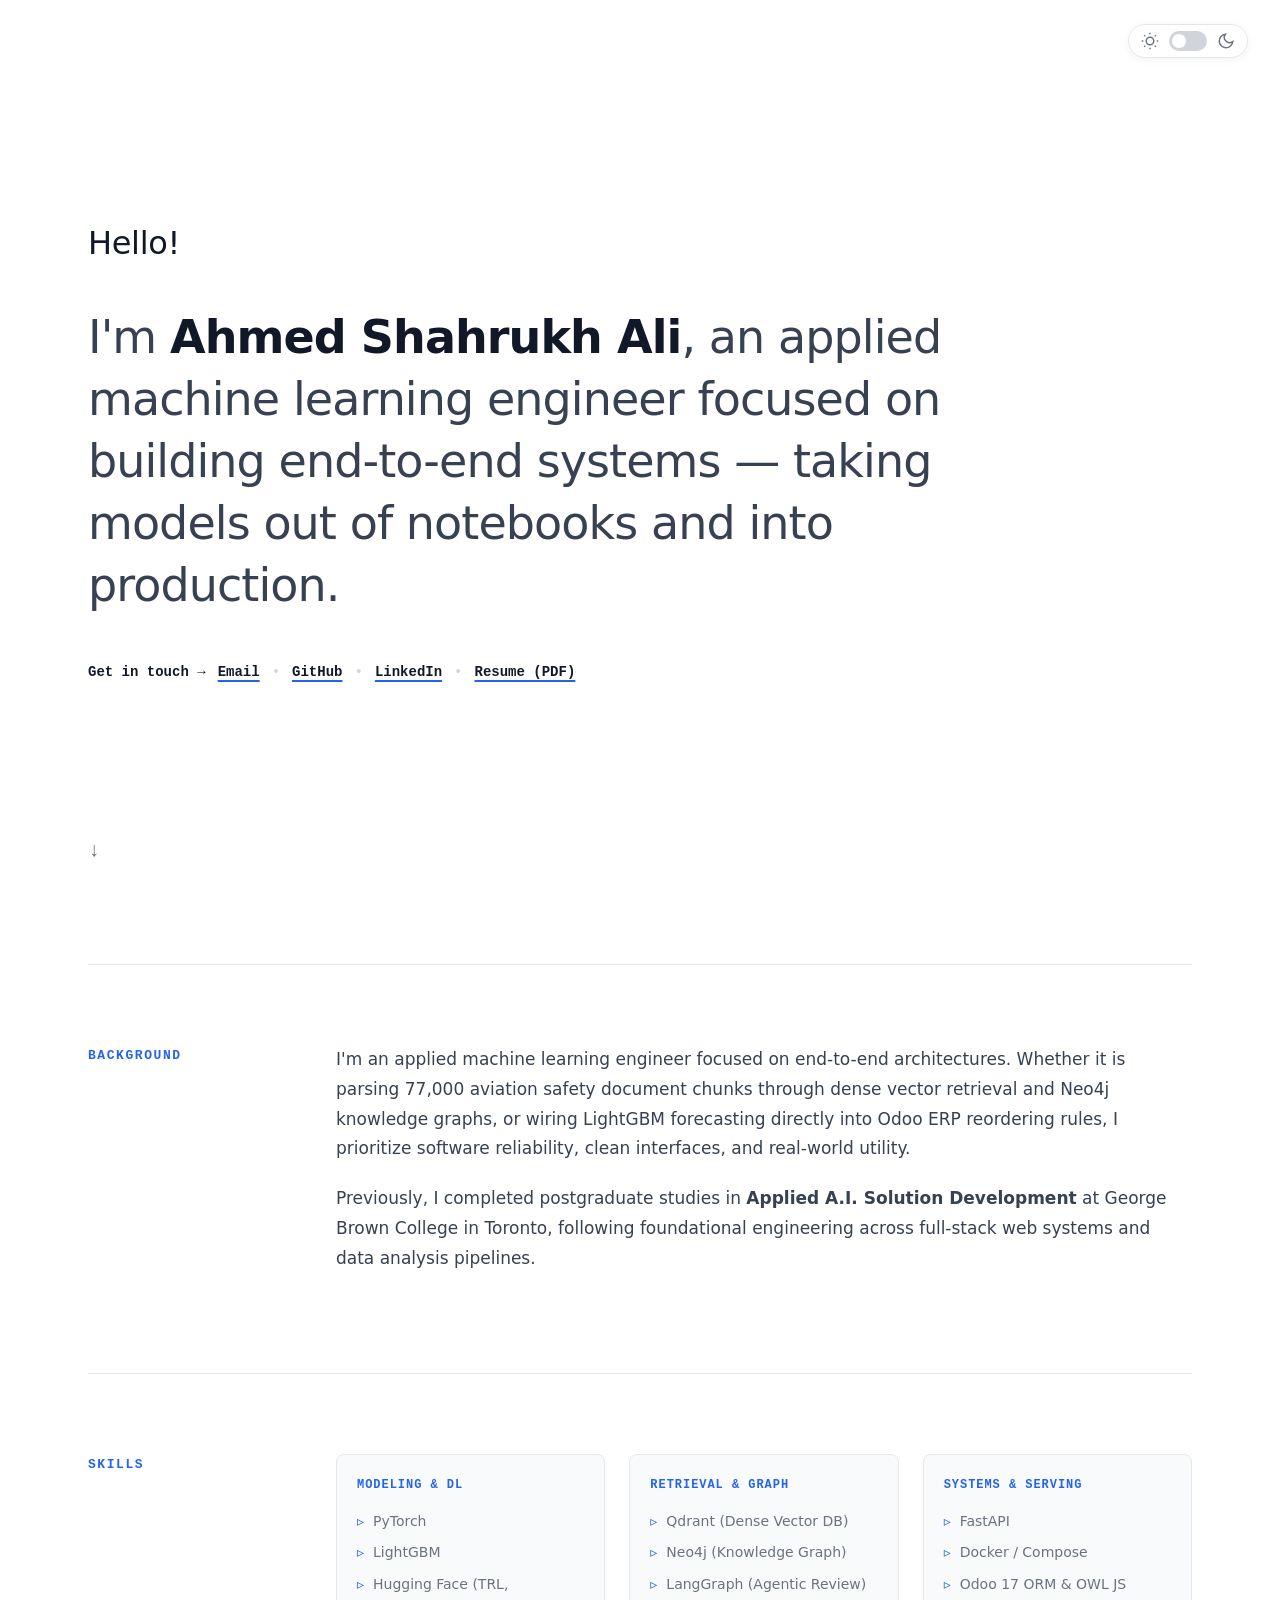
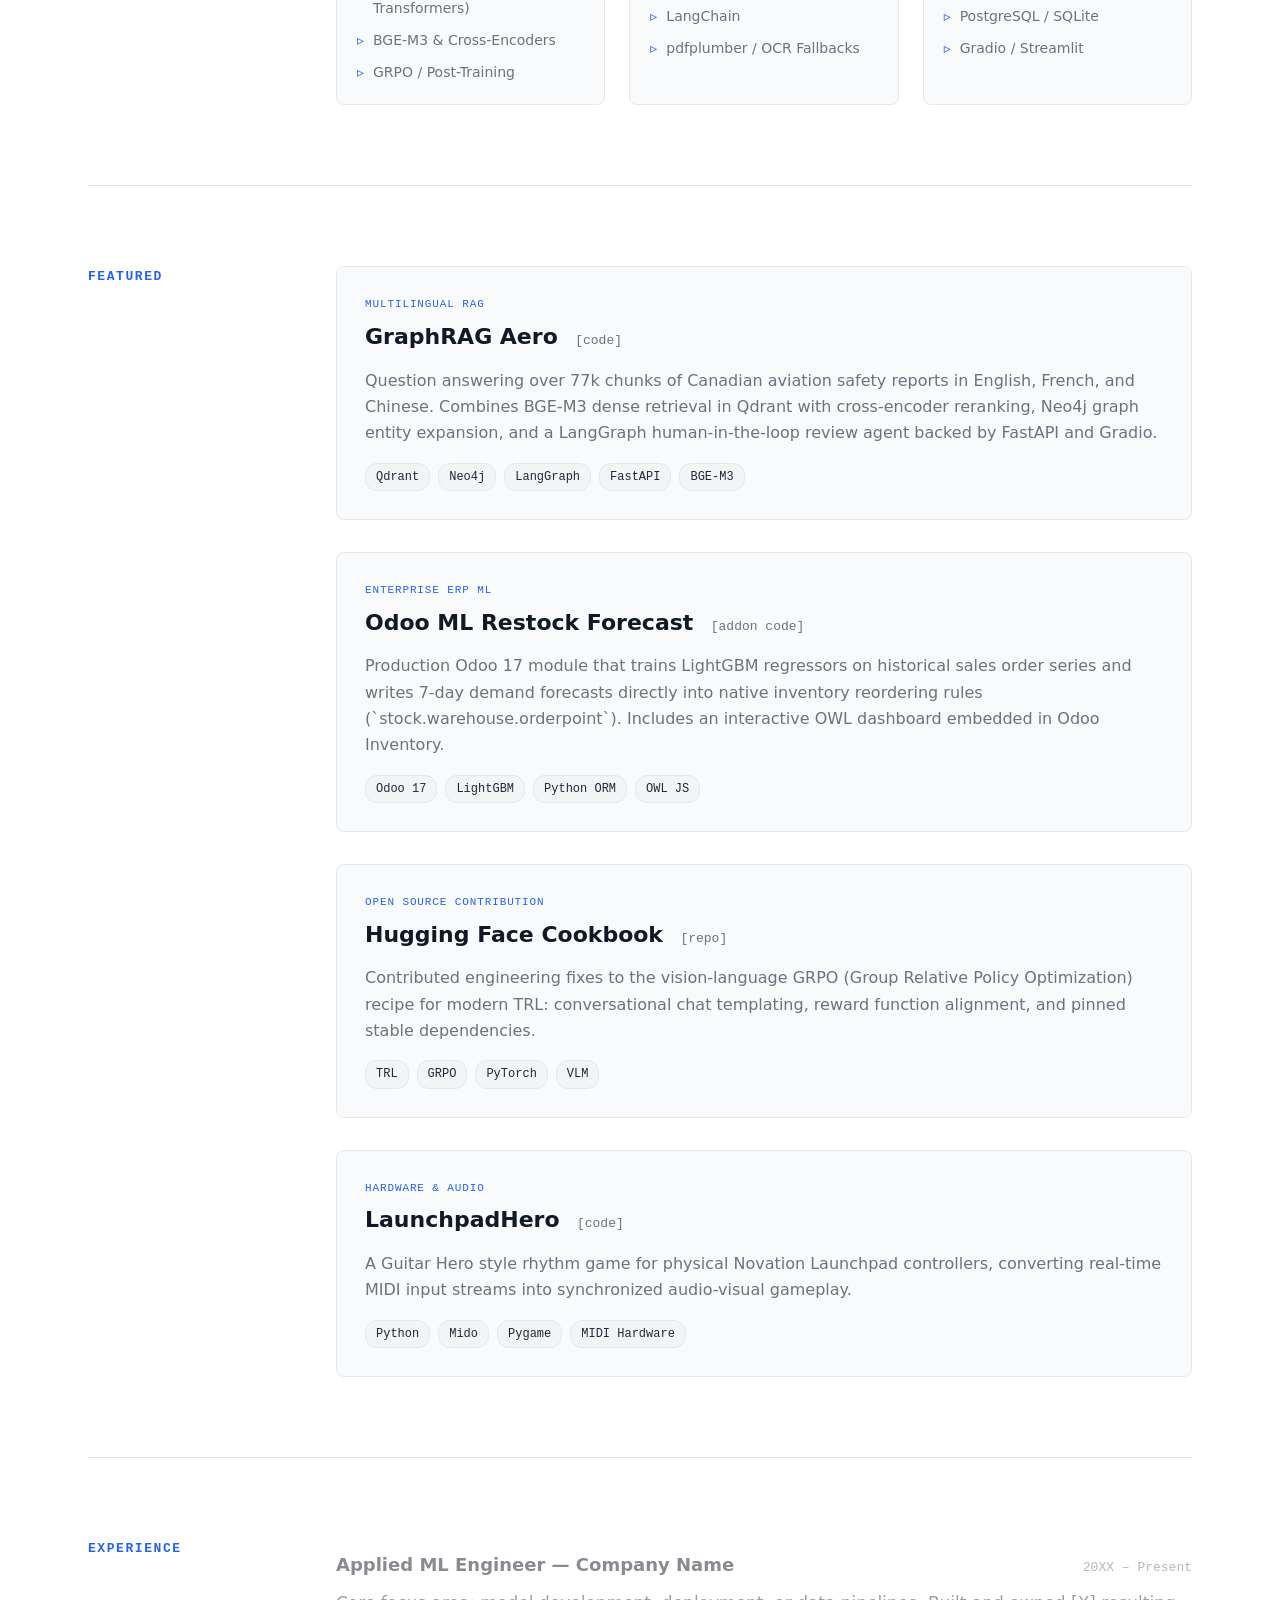
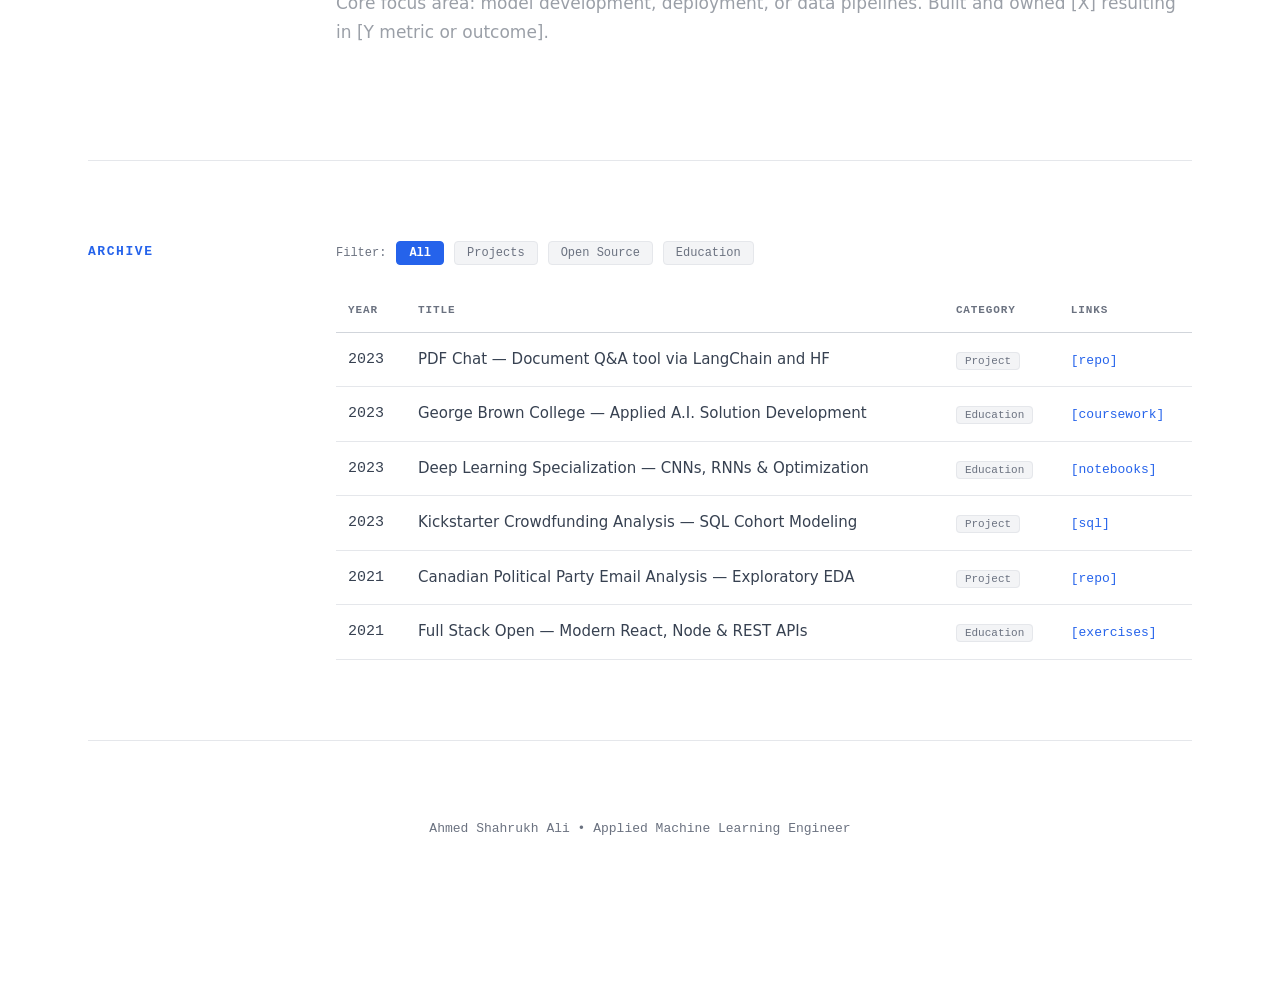
==== index.html @ 845b9bb7 "Initial commit: portfolio website and profile README" ====
﻿<!DOCTYPE html>
<html lang="en">
<head>
  <meta charset="utf-8">
  <meta name="viewport" content="width=device-width, initial-scale=1">
  <title>Ahmed Shahrukh Ali &mdash; Applied ML Engineer</title>
  <meta name="description" content="Applied machine learning engineer building end-to-end systems.">
  <link rel="icon" href="data:image/svg+xml,%3Csvg xmlns='http://www.w3.org/2000/svg' viewBox='0 0 32 32'%3E%3Crect width='32' height='32' rx='6' fill='%23222'/%3E%3Ctext x='16' y='23' font-family='Georgia,serif' font-size='20' text-anchor='middle' fill='%23fff'%3EA%3C/text%3E%3C/svg%3E">
  <link rel="stylesheet" href="style.css">
</head>
<body>

  <!-- Top-Right Dark / Light Mode Toggle Switch (bchiang7.github.io style) -->
  <aside class="theme-switch-wrapper" aria-label="Theme toggle">
    <svg class="theme-icon sun" viewBox="0 0 24 24" width="18" height="18" stroke="currentColor" stroke-width="2" fill="none">
      <circle cx="12" cy="12" r="5"></circle>
      <line x1="12" y1="1" x2="12" y2="3"></line>
      <line x1="12" y1="21" x2="12" y2="23"></line>
      <line x1="4.22" y1="4.22" x2="5.64" y2="5.64"></line>
      <line x1="18.36" y1="18.36" x2="19.78" y2="19.78"></line>
      <line x1="1" y1="12" x2="3" y2="12"></line>
      <line x1="21" y1="12" x2="23" y2="12"></line>
      <line x1="4.22" y1="19.78" x2="5.64" y2="18.36"></line>
      <line x1="18.36" y1="5.64" x2="19.78" y2="4.22"></line>
    </svg>
    <label class="switch" for="theme-toggle" aria-label="Toggle dark mode">
      <input type="checkbox" id="theme-toggle" />
      <span class="slider"></span>
    </label>
    <svg class="theme-icon moon" viewBox="0 0 24 24" width="18" height="18" stroke="currentColor" stroke-width="2" fill="none">
      <path d="M21 12.79A9 9 0 1 1 11.21 3 7 7 0 0 0 21 12.79z"></path>
    </svg>
  </aside>

  <div class="site-wrapper">

    <!-- 100vh Full Splash Hero Screen (Nothing else visible until you scroll) -->
    <header class="intro-splash" id="intro">
      <div class="intro-splash__inner">
        <h1 class="intro__hello">Hello!</h1>

        <h2 class="intro__tagline">
          I'm <span class="name">Ahmed Shahrukh Ali</span>, an applied machine learning engineer focused on building end-to-end systems &mdash; taking models out of notebooks and into production.
        </h2>

        <div class="intro__contact">
          <span class="contact-prompt">Get in touch &rarr;</span>
          <a href="mailto:TODO@example.com" class="highlight-link">Email</a>
          <span class="dot">&bull;</span>
          <a href="https://github.com/ahmedshahrukhali" class="highlight-link">GitHub</a>
          <span class="dot">&bull;</span>
          <a href="https://www.linkedin.com/in/TODO" class="highlight-link">LinkedIn</a>
          <span class="dot">&bull;</span>
          <a href="resume.pdf" class="highlight-link">Resume (PDF)</a>
        </div>
      </div>

      <!-- Subtle scroll indicator -->
      <a href="#background" class="scroll-down" aria-label="Scroll to content">
        <span>&darr;</span>
      </a>
    </header>

    <!-- Main Content Flow (Appears only on scroll) -->
    <main class="content-flow">

      <!-- Section 1: Background -->
      <section class="section" id="background">
        <div class="section__title">Background</div>
        <div class="section__content">
          <p>
            I'm an applied machine learning engineer focused on end-to-end architectures. Whether it is parsing 77,000 aviation safety document chunks through dense vector retrieval and Neo4j knowledge graphs, or wiring LightGBM forecasting directly into Odoo ERP reordering rules, I prioritize software reliability, clean interfaces, and real-world utility.
          </p>
          <p>
            Previously, I completed postgraduate studies in <strong>Applied A.I. Solution Development</strong> at George Brown College in Toronto, following foundational engineering across full-stack web systems and data analysis pipelines.
          </p>
        </div>
      </section>

      <!-- Section 2: Skills (3-Column Categorized Grid) -->
      <section class="section" id="skills">
        <div class="section__title">Skills</div>
        <div class="section__content">
          <div class="skill-grid">
            <div class="skill-col">
              <h3 class="skill-heading">Modeling &amp; DL</h3>
              <ul>
                <li>PyTorch</li>
                <li>LightGBM</li>
                <li>Hugging Face (TRL, Transformers)</li>
                <li>BGE-M3 &amp; Cross-Encoders</li>
                <li>GRPO / Post-Training</li>
              </ul>
            </div>
            <div class="skill-col">
              <h3 class="skill-heading">Retrieval &amp; Graph</h3>
              <ul>
                <li>Qdrant (Dense Vector DB)</li>
                <li>Neo4j (Knowledge Graph)</li>
                <li>LangGraph (Agentic Review)</li>
                <li>LangChain</li>
                <li>pdfplumber / OCR Fallbacks</li>
              </ul>
            </div>
            <div class="skill-col">
              <h3 class="skill-heading">Systems &amp; Serving</h3>
              <ul>
                <li>FastAPI</li>
                <li>Docker / Compose</li>
                <li>Odoo 17 ORM &amp; OWL JS</li>
                <li>PostgreSQL / SQLite</li>
                <li>Gradio / Streamlit</li>
              </ul>
            </div>
          </div>
        </div>
      </section>

      <!-- Section 3: Featured Projects -->
      <section class="section" id="featured">
        <div class="section__title">Featured</div>
        <div class="section__content">
          <div class="featured-list">

            <article class="featured-card">
              <div class="featured-header">
                <span class="featured-label">Multilingual RAG</span>
                <h3 class="featured-title"><a href="https://github.com/ahmedshahrukhali/graphrag-aero">GraphRAG Aero</a></h3>
                <div class="featured-links">
                  <a href="https://github.com/ahmedshahrukhali/graphrag-aero">[code]</a>
                </div>
              </div>
              <p>
                Question answering over 77k chunks of Canadian aviation safety reports in English, French, and Chinese. Combines BGE-M3 dense retrieval in Qdrant with cross-encoder reranking, Neo4j graph entity expansion, and a LangGraph human-in-the-loop review agent backed by FastAPI and Gradio.
              </p>
              <ul class="tag-list">
                <li>Qdrant</li>
                <li>Neo4j</li>
                <li>LangGraph</li>
                <li>FastAPI</li>
                <li>BGE-M3</li>
              </ul>
            </article>

            <article class="featured-card">
              <div class="featured-header">
                <span class="featured-label">Enterprise ERP ML</span>
                <h3 class="featured-title"><a href="https://github.com/ahmedshahrukhali/odoo-ml-forecast">Odoo ML Restock Forecast</a></h3>
                <div class="featured-links">
                  <a href="https://github.com/ahmedshahrukhali/odoo-ml-forecast">[addon code]</a>
                </div>
              </div>
              <p>
                Production Odoo 17 module that trains LightGBM regressors on historical sales order series and writes 7-day demand forecasts directly into native inventory reordering rules (`stock.warehouse.orderpoint`). Includes an interactive OWL dashboard embedded in Odoo Inventory.
              </p>
              <ul class="tag-list">
                <li>Odoo 17</li>
                <li>LightGBM</li>
                <li>Python ORM</li>
                <li>OWL JS</li>
              </ul>
            </article>

            <article class="featured-card">
              <div class="featured-header">
                <span class="featured-label">Open Source Contribution</span>
                <h3 class="featured-title"><a href="https://github.com/huggingface/cookbook">Hugging Face Cookbook</a></h3>
                <div class="featured-links">
                  <a href="https://github.com/huggingface/cookbook">[repo]</a>
                </div>
              </div>
              <p>
                Contributed engineering fixes to the vision-language GRPO (Group Relative Policy Optimization) recipe for modern TRL: conversational chat templating, reward function alignment, and pinned stable dependencies.
              </p>
              <ul class="tag-list">
                <li>TRL</li>
                <li>GRPO</li>
                <li>PyTorch</li>
                <li>VLM</li>
              </ul>
            </article>

            <article class="featured-card">
              <div class="featured-header">
                <span class="featured-label">Hardware &amp; Audio</span>
                <h3 class="featured-title"><a href="https://github.com/ahmedshahrukhali/LaunchpadHero">LaunchpadHero</a></h3>
                <div class="featured-links">
                  <a href="https://github.com/ahmedshahrukhali/LaunchpadHero">[code]</a>
                </div>
              </div>
              <p>
                A Guitar Hero style rhythm game for physical Novation Launchpad controllers, converting real-time MIDI input streams into synchronized audio-visual gameplay.
              </p>
              <ul class="tag-list">
                <li>Python</li>
                <li>Mido</li>
                <li>Pygame</li>
                <li>MIDI Hardware</li>
              </ul>
            </article>

          </div>
        </div>
      </section>

      <!-- Section 4: Experience -->
      <section class="section" id="experience">
        <div class="section__title">Experience</div>
        <div class="section__content">
          <div class="job-item todo">
            <div class="job-meta">
              <h3 class="job-role">Applied ML Engineer &mdash; Company Name</h3>
              <span class="job-date">20XX &ndash; Present</span>
            </div>
            <p class="job-desc">
              Core focus area: model development, deployment, or data pipelines. Built and owned [X] resulting in [Y metric or outcome].
            </p>
          </div>
        </div>
      </section>

      <!-- Section 5: Archive (with Filter Controls) -->
      <section class="section" id="archive">
        <div class="section__title">Archive</div>
        <div class="section__content">

          <div class="filter-bar">
            <span class="filter-label">Filter:</span>
            <button class="filter-btn active" data-filter="all">All</button>
            <button class="filter-btn" data-filter="project">Projects</button>
            <button class="filter-btn" data-filter="open source">Open Source</button>
            <button class="filter-btn" data-filter="education">Education</button>
          </div>

          <table class="archive-table">
            <thead>
              <tr>
                <th>Year</th>
                <th>Title</th>
                <th>Category</th>
                <th>Links</th>
              </tr>
            </thead>
            <tbody id="archive-body">
              <tr data-tag="project">
                <td class="archive-year">2023</td>
                <td class="archive-title">PDF Chat &mdash; Document Q&amp;A tool via LangChain and HF</td>
                <td><span class="badge">Project</span></td>
                <td class="archive-links"><a href="https://github.com/ahmedshahrukhali/PDFChatGradio">[repo]</a></td>
              </tr>
              <tr data-tag="education">
                <td class="archive-year">2023</td>
                <td class="archive-title">George Brown College &mdash; Applied A.I. Solution Development</td>
                <td><span class="badge">Education</span></td>
                <td class="archive-links"><a href="https://github.com/ahmedshahrukhali/MLatGB">[coursework]</a></td>
              </tr>
              <tr data-tag="education">
                <td class="archive-year">2023</td>
                <td class="archive-title">Deep Learning Specialization &mdash; CNNs, RNNs &amp; Optimization</td>
                <td><span class="badge">Education</span></td>
                <td class="archive-links"><a href="https://github.com/ahmedshahrukhali/AcademicProjects">[notebooks]</a></td>
              </tr>
              <tr data-tag="project">
                <td class="archive-year">2023</td>
                <td class="archive-title">Kickstarter Crowdfunding Analysis &mdash; SQL Cohort Modeling</td>
                <td><span class="badge">Project</span></td>
                <td class="archive-links"><a href="https://github.com/ahmedshahrukhali/KickstarterSQL">[sql]</a></td>
              </tr>
              <tr data-tag="project">
                <td class="archive-year">2021</td>
                <td class="archive-title">Canadian Political Party Email Analysis &mdash; Exploratory EDA</td>
                <td><span class="badge">Project</span></td>
                <td class="archive-links"><a href="https://github.com/ahmedshahrukhali/sedna-exercise">[repo]</a></td>
              </tr>
              <tr data-tag="education">
                <td class="archive-year">2021</td>
                <td class="archive-title">Full Stack Open &mdash; Modern React, Node &amp; REST APIs</td>
                <td><span class="badge">Education</span></td>
                <td class="archive-links"><a href="https://github.com/ahmedshahrukhali/fullstackopen">[exercises]</a></td>
              </tr>
            </tbody>
          </table>

        </div>
      </section>

      <!-- Footer -->
      <footer class="footer">
        <p>Ahmed Shahrukh Ali &bull; Applied Machine Learning Engineer</p>
      </footer>

    </main>

  </div>

  <script>
    // Theme toggle (Defaults to Light mode matching bchiang7 screenshot, can toggle to Dark mode)
    const toggle = document.getElementById('theme-toggle');
    const storedTheme = localStorage.getItem('theme');

    if (storedTheme === 'dark') {
      document.documentElement.classList.add('dark');
      toggle.checked = true;
    } else {
      document.documentElement.classList.remove('dark');
      toggle.checked = false;
    }

    toggle.addEventListener('change', () => {
      if (toggle.checked) {
        document.documentElement.classList.add('dark');
        localStorage.setItem('theme', 'dark');
      } else {
        document.documentElement.classList.remove('dark');
        localStorage.setItem('theme', 'light');
      }
    });

    // Archive category filtering
    const filterBtns = document.querySelectorAll('.filter-btn');
    const tableRows = document.querySelectorAll('#archive-body tr');

    filterBtns.forEach(btn => {
      btn.addEventListener('click', () => {
        filterBtns.forEach(b => b.classList.remove('active'));
        btn.classList.add('active');

        const filterVal = btn.getAttribute('data-filter');
        tableRows.forEach(row => {
          const tag = row.getAttribute('data-tag');
          if (filterVal === 'all' || tag === filterVal) {
            row.style.display = '';
          } else {
            row.style.display = 'none';
          }
        });
      });
    });
  </script>
</body>
</html>
---- style.css ----
/* ==========================================================================
   Base Theme Variables (Default Light Mode matching bchiang7 screenshot)
   ========================================================================== */
:root {
  --bg: #ffffff;
  --fg: #374151;
  --heading: #111827;
  --muted: #6b7280;
  --card-bg: #f9fafb;
  --card-hover: #f3f4f6;
  --border: #e5e7eb;
  --border-strong: #d1d5db;
  --accent: #2563eb;
  --accent-hover: #1d4ed8;
  --tag-bg: #f3f4f6;
  --tag-fg: #1f2937;
  --tag-border: #e5e7eb;
  --highlight-underline: #2563eb;
  --font-sans: system-ui, -apple-system, BlinkMacSystemFont, "Segoe UI", Roboto, Helvetica, Arial, sans-serif;
  --font-mono: ui-monospace, SFMono-Regular, "SF Mono", Menlo, Consolas, "Liberation Mono", monospace;
}

/* Optional Dark Mode (via html.dark toggle) */
html.dark {
  --bg: #0a1120;
  --fg: #cbd5e1;
  --heading: #f8fafc;
  --muted: #8492a6;
  --card-bg: #111c30;
  --card-hover: #16243d;
  --border: #1e2e4a;
  --border-strong: #2d4369;
  --accent: #38bdf8;
  --accent-hover: #7dd3fc;
  --tag-bg: #16243d;
  --tag-fg: #7dd3fc;
  --tag-border: #22375a;
  --highlight-underline: #38bdf8;
}

* { box-sizing: border-box; }
html { -webkit-text-size-adjust: 100%; scroll-behavior: smooth; }

body {
  margin: 0;
  background: var(--bg);
  color: var(--fg);
  font-family: var(--font-sans);
  font-size: 17px;
  line-height: 1.7;
  transition: background-color 0.2s ease, color 0.2s ease;
}

/* ==========================================================================
   Top-Right Fixed Theme Switcher (bchiang7.github.io style)
   ========================================================================== */
.theme-switch-wrapper {
  position: fixed;
  top: 24px;
  right: 32px;
  z-index: 1000;
  display: flex;
  align-items: center;
  gap: 10px;
  background: var(--bg);
  padding: 6px 12px;
  border-radius: 999px;
  border: 1px solid var(--border);
  box-shadow: 0 2px 8px rgba(0, 0, 0, 0.05);
}

.theme-icon {
  color: var(--muted);
  display: block;
}

.switch {
  position: relative;
  display: inline-block;
  width: 38px;
  height: 20px;
}

.switch input {
  opacity: 0;
  width: 0;
  height: 0;
}

.slider {
  position: absolute;
  cursor: pointer;
  top: 0;
  left: 0;
  right: 0;
  bottom: 0;
  background-color: var(--border-strong);
  transition: 0.2s;
  border-radius: 20px;
}

.slider:before {
  position: absolute;
  content: "";
  height: 14px;
  width: 14px;
  left: 3px;
  bottom: 3px;
  background-color: white;
  transition: 0.2s;
  border-radius: 50%;
}

input:checked + .slider {
  background-color: var(--accent);
}

input:checked + .slider:before {
  transform: translateX(18px);
}

/* ==========================================================================
   Full 100vh Splash Screen (bchiang7.github.io initial viewport)
   ========================================================================== */
.site-wrapper {
  width: 100%;
}

.intro-splash {
  height: 100vh;
  min-height: 600px;
  width: 100%;
  max-width: 1200px;
  margin: 0 auto;
  padding: 0 48px;
  display: flex;
  flex-direction: column;
  justify-content: center;
  position: relative;
}

.intro-splash__inner {
  display: flex;
  flex-direction: column;
  gap: 36px;
  max-width: 1000px;
}

.intro__hello {
  margin: 0;
  font-size: clamp(24px, 3vw, 32px);
  font-weight: 500;
  color: var(--heading);
  letter-spacing: -0.01em;
}

.intro__tagline {
  margin: 0;
  font-size: clamp(28px, 4vw, 46px);
  font-weight: 400;
  color: var(--fg);
  line-height: 1.35;
  letter-spacing: -0.02em;
}

.intro__tagline .name {
  font-weight: 700;
  color: var(--heading);
}

.intro__contact {
  font-family: var(--font-mono);
  font-size: 14px;
  display: flex;
  flex-wrap: wrap;
  align-items: center;
  gap: 12px;
  color: var(--muted);
  margin-top: 8px;
}

.contact-prompt {
  font-weight: 600;
  color: var(--heading);
}

.highlight-link {
  color: var(--heading);
  font-weight: 600;
  text-decoration: underline;
  text-decoration-thickness: 2px;
  text-underline-offset: 4px;
  text-decoration-color: var(--highlight-underline);
  transition: color 0.15s ease;
}
.highlight-link:hover {
  color: var(--accent);
}

.dot { color: var(--border-strong); }

.scroll-down {
  position: absolute;
  bottom: 32px;
  left: 48px;
  font-family: var(--font-mono);
  font-size: 20px;
  color: var(--muted);
  text-decoration: none;
  animation: bounce 2s infinite;
}
.scroll-down:hover { color: var(--accent); }

@keyframes bounce {
  0%, 20%, 50%, 80%, 100% { transform: translateY(0); }
  40% { transform: translateY(8px); }
  60% { transform: translateY(4px); }
}

/* ==========================================================================
   Full-Width Content Flow (Appears only on scroll)
   ========================================================================== */
.content-flow {
  max-width: 1200px;
  margin: 0 auto;
  padding: 64px 48px 120px;
}

/* Asymmetric 2-Column Section Layout */
.section {
  display: grid;
  grid-template-columns: 200px 1fr;
  gap: 48px;
  padding: 80px 0;
  border-top: 1px solid var(--border);
}

.section__title {
  font-family: var(--font-mono);
  font-size: 13px;
  font-weight: 700;
  letter-spacing: 0.12em;
  text-transform: uppercase;
  color: var(--accent);
  position: sticky;
  top: 48px;
  height: max-content;
}

.section__content {
  min-width: 0;
  max-width: 860px;
}

.section__content p {
  margin: 0 0 20px;
  font-size: 17px;
  line-height: 1.75;
  color: var(--fg);
}

/* ==========================================================================
   Skills Grid (3 Columns)
   ========================================================================== */
.skill-grid {
  display: grid;
  grid-template-columns: repeat(3, 1fr);
  gap: 24px;
}

.skill-col {
  background: var(--card-bg);
  border: 1px solid var(--border);
  border-radius: 8px;
  padding: 20px;
}

.skill-heading {
  margin: 0 0 14px;
  font-family: var(--font-mono);
  font-size: 12px;
  letter-spacing: 0.08em;
  text-transform: uppercase;
  color: var(--accent);
}

.skill-col ul {
  list-style: none;
  padding: 0;
  margin: 0;
  display: flex;
  flex-direction: column;
  gap: 8px;
}

.skill-col li {
  font-size: 14px;
  color: var(--muted);
  position: relative;
  padding-left: 16px;
}
.skill-col li::before {
  content: "▹";
  position: absolute;
  left: 0;
  color: var(--accent);
}

/* ==========================================================================
   Featured Project Cards
   ========================================================================== */
.featured-list {
  display: flex;
  flex-direction: column;
  gap: 32px;
}

.featured-card {
  background: var(--card-bg);
  border: 1px solid var(--border);
  border-radius: 8px;
  padding: 28px;
  transition: border-color 0.15s ease, background-color 0.15s ease;
}
.featured-card:hover {
  background: var(--card-hover);
  border-color: var(--border-strong);
}

.featured-header {
  margin-bottom: 12px;
}

.featured-label {
  display: block;
  font-family: var(--font-mono);
  font-size: 11px;
  letter-spacing: 0.08em;
  text-transform: uppercase;
  color: var(--accent);
  margin-bottom: 4px;
}

.featured-title {
  margin: 0;
  font-size: 22px;
  font-weight: 700;
  display: inline-block;
}
.featured-title a {
  color: var(--heading);
  text-decoration: none;
}
.featured-title a:hover {
  color: var(--accent);
  text-decoration: underline;
}

.featured-links {
  display: inline-block;
  margin-left: 12px;
  font-family: var(--font-mono);
  font-size: 13px;
}
.featured-links a {
  color: var(--muted);
  text-decoration: none;
}
.featured-links a:hover {
  color: var(--accent);
  text-decoration: underline;
}

.featured-card p {
  margin: 0 0 16px;
  font-size: 16px;
  color: var(--muted);
  line-height: 1.65;
}

.tag-list {
  list-style: none;
  padding: 0;
  margin: 0;
  display: flex;
  flex-wrap: wrap;
  gap: 8px;
}

.tag-list li {
  font-family: var(--font-mono);
  font-size: 12px;
  padding: 3px 10px;
  border-radius: 12px;
  background: var(--tag-bg);
  color: var(--tag-fg);
  border: 1px solid var(--tag-border);
}

/* ==========================================================================
   Experience
   ========================================================================== */
.job-item {
  padding: 12px 0;
}
.job-meta {
  display: flex;
  justify-content: space-between;
  align-items: baseline;
  margin-bottom: 8px;
}
.job-role {
  margin: 0;
  font-size: 18px;
  font-weight: 600;
  color: var(--heading);
}
.job-date {
  font-family: var(--font-mono);
  font-size: 13px;
  color: var(--muted);
}
.job-desc {
  font-size: 16px;
  color: var(--muted);
  margin: 0;
}
.todo { opacity: 0.5; }

/* ==========================================================================
   Archive Table & Filter Bar
   ========================================================================== */
.filter-bar {
  display: flex;
  align-items: center;
  gap: 10px;
  margin-bottom: 24px;
  font-family: var(--font-mono);
  font-size: 12px;
}
.filter-label { color: var(--muted); }

.filter-btn {
  background: var(--tag-bg);
  border: 1px solid var(--border);
  color: var(--muted);
  padding: 4px 12px;
  border-radius: 4px;
  cursor: pointer;
  font-family: var(--font-mono);
  font-size: 12px;
  transition: all 0.15s ease;
}
.filter-btn:hover {
  color: var(--heading);
  border-color: var(--border-strong);
}
.filter-btn.active {
  background: var(--accent);
  color: #ffffff;
  border-color: var(--accent);
  font-weight: 700;
}

.archive-table {
  width: 100%;
  border-collapse: collapse;
  font-size: 15px;
}
.archive-table th {
  text-align: left;
  font-family: var(--font-mono);
  font-size: 11px;
  letter-spacing: 0.08em;
  text-transform: uppercase;
  color: var(--muted);
  padding: 12px;
  border-bottom: 1px solid var(--border-strong);
}
.archive-table td {
  padding: 14px 12px;
  border-bottom: 1px solid var(--border);
  color: var(--fg);
}
.archive-year {
  font-family: var(--font-mono);
  color: var(--accent);
  width: 70px;
}
.archive-title { font-weight: 500; }
.badge {
  font-family: var(--font-mono);
  font-size: 11px;
  padding: 2px 8px;
  border-radius: 4px;
  background: var(--tag-bg);
  color: var(--muted);
  border: 1px solid var(--border);
}
.archive-links a {
  font-family: var(--font-mono);
  font-size: 13px;
  color: var(--accent);
  text-decoration: none;
}
.archive-links a:hover { text-decoration: underline; }

/* ==========================================================================
   Footer
   ========================================================================== */
.footer {
  text-align: center;
  padding: 64px 0 24px;
  font-family: var(--font-mono);
  font-size: 13px;
  color: var(--muted);
  border-top: 1px solid var(--border);
}

/* ==========================================================================
   Responsive (Tablets and Mobile)
   ========================================================================== */
@media (max-width: 900px) {
  .intro-splash { padding: 0 24px; }
  .content-flow { padding: 48px 24px 80px; }
  .section {
    grid-template-columns: 1fr;
    gap: 20px;
    padding: 60px 0;
  }
  .section__title { position: static; }
  .skill-grid { grid-template-columns: 1fr; }
  .theme-switch-wrapper { top: 16px; right: 16px; }
  .archive-table { font-size: 13px; }
}
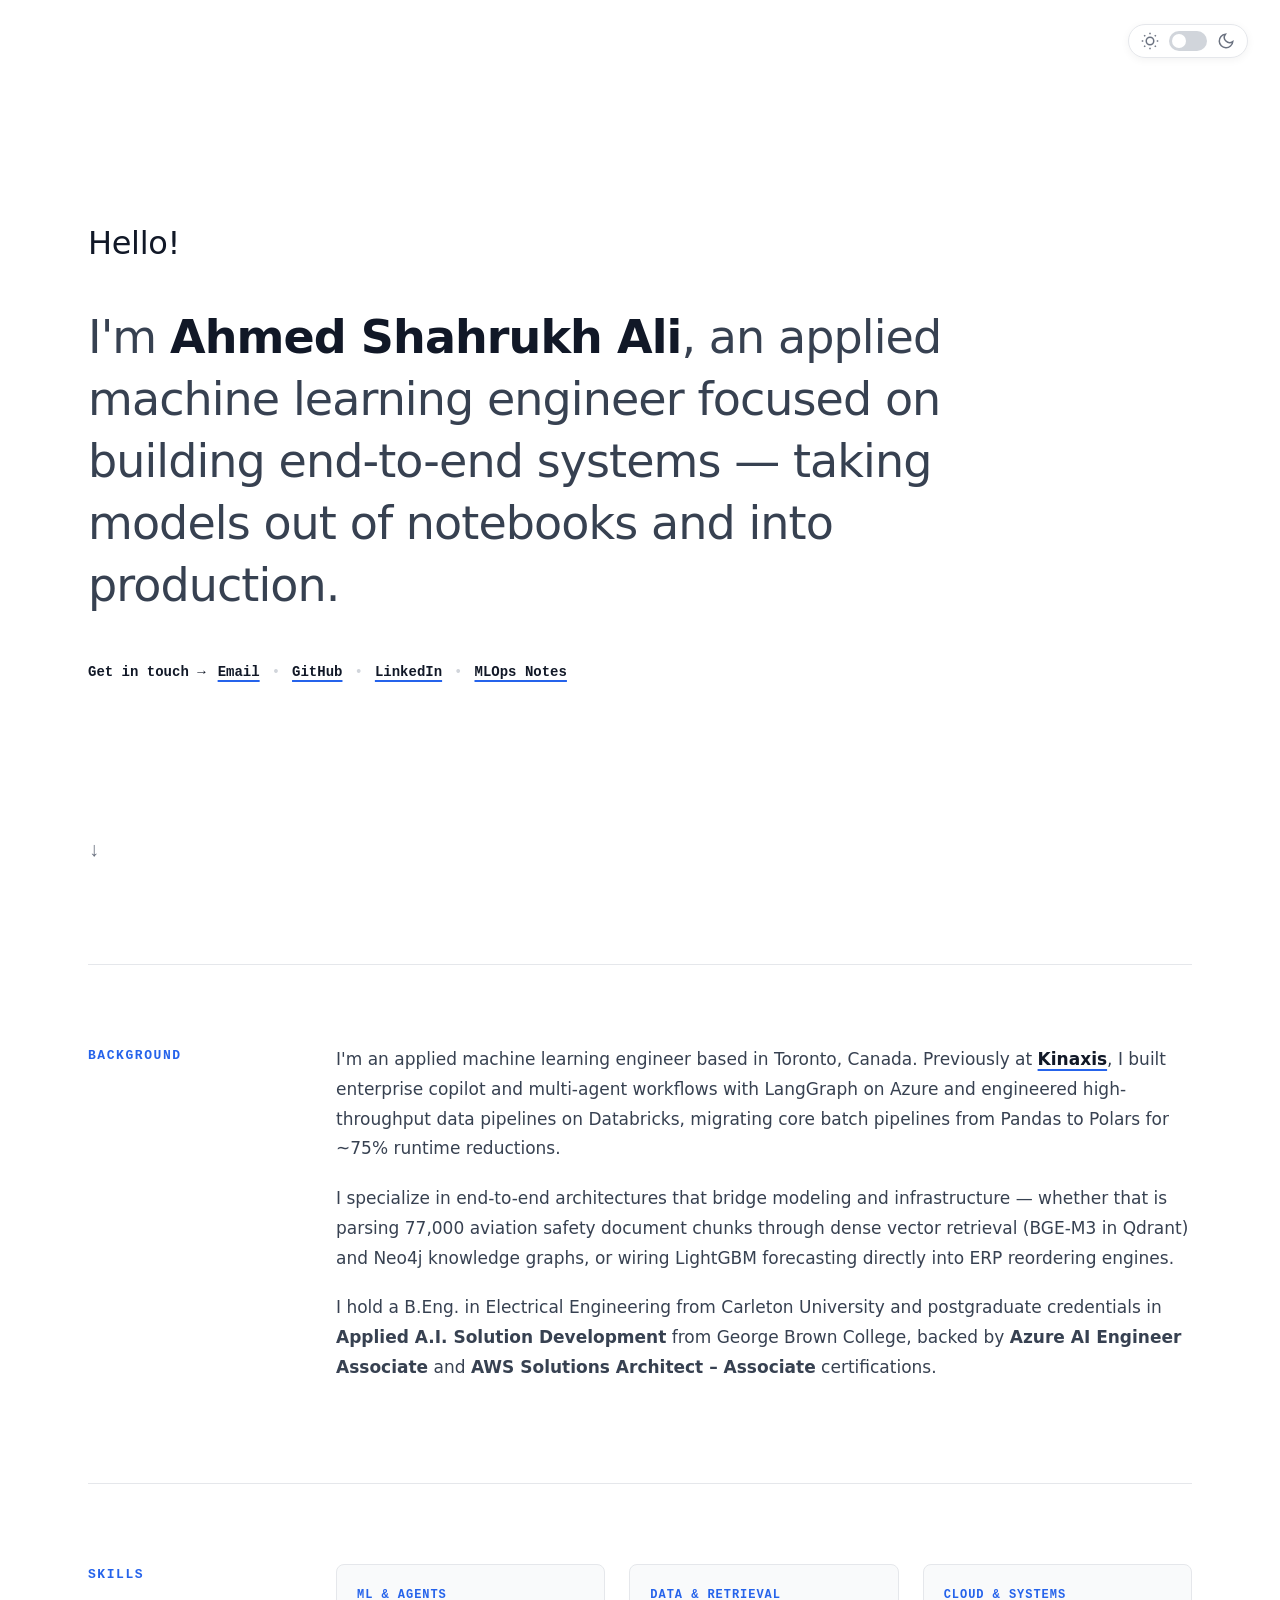
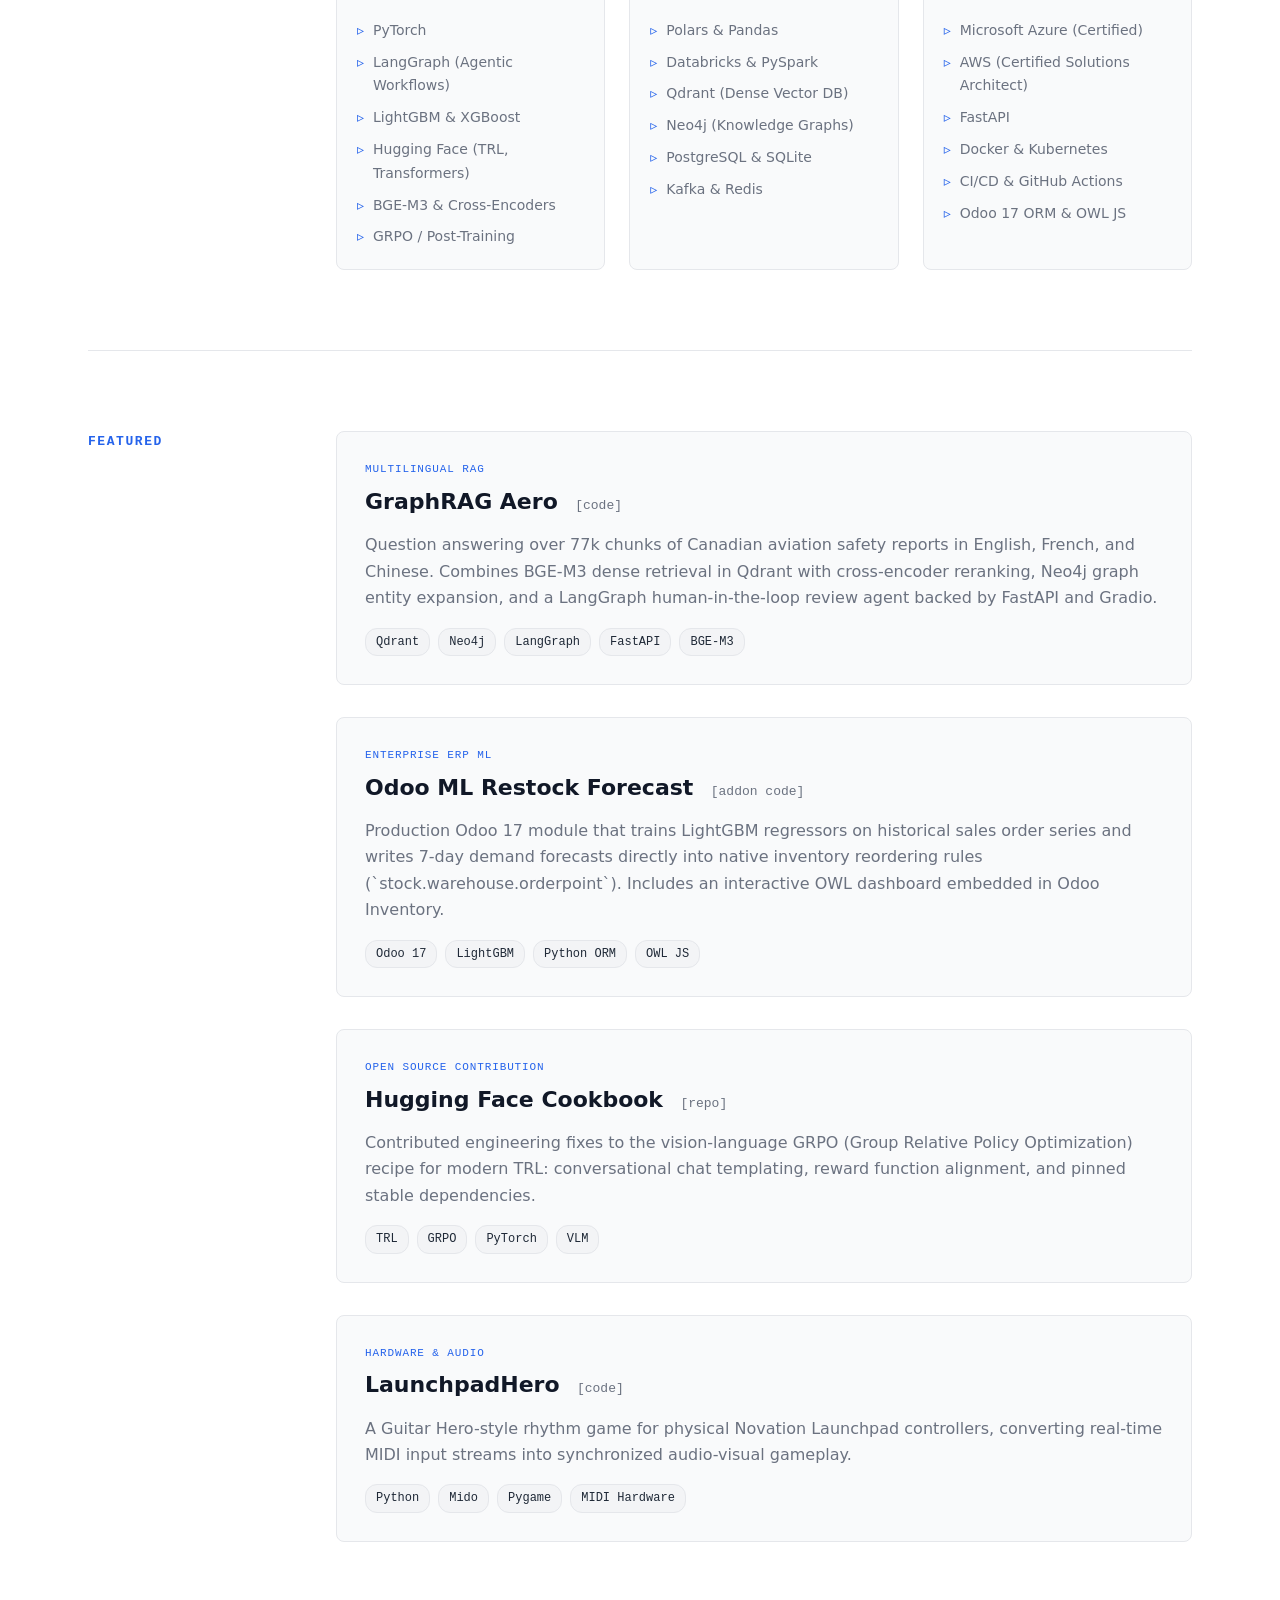
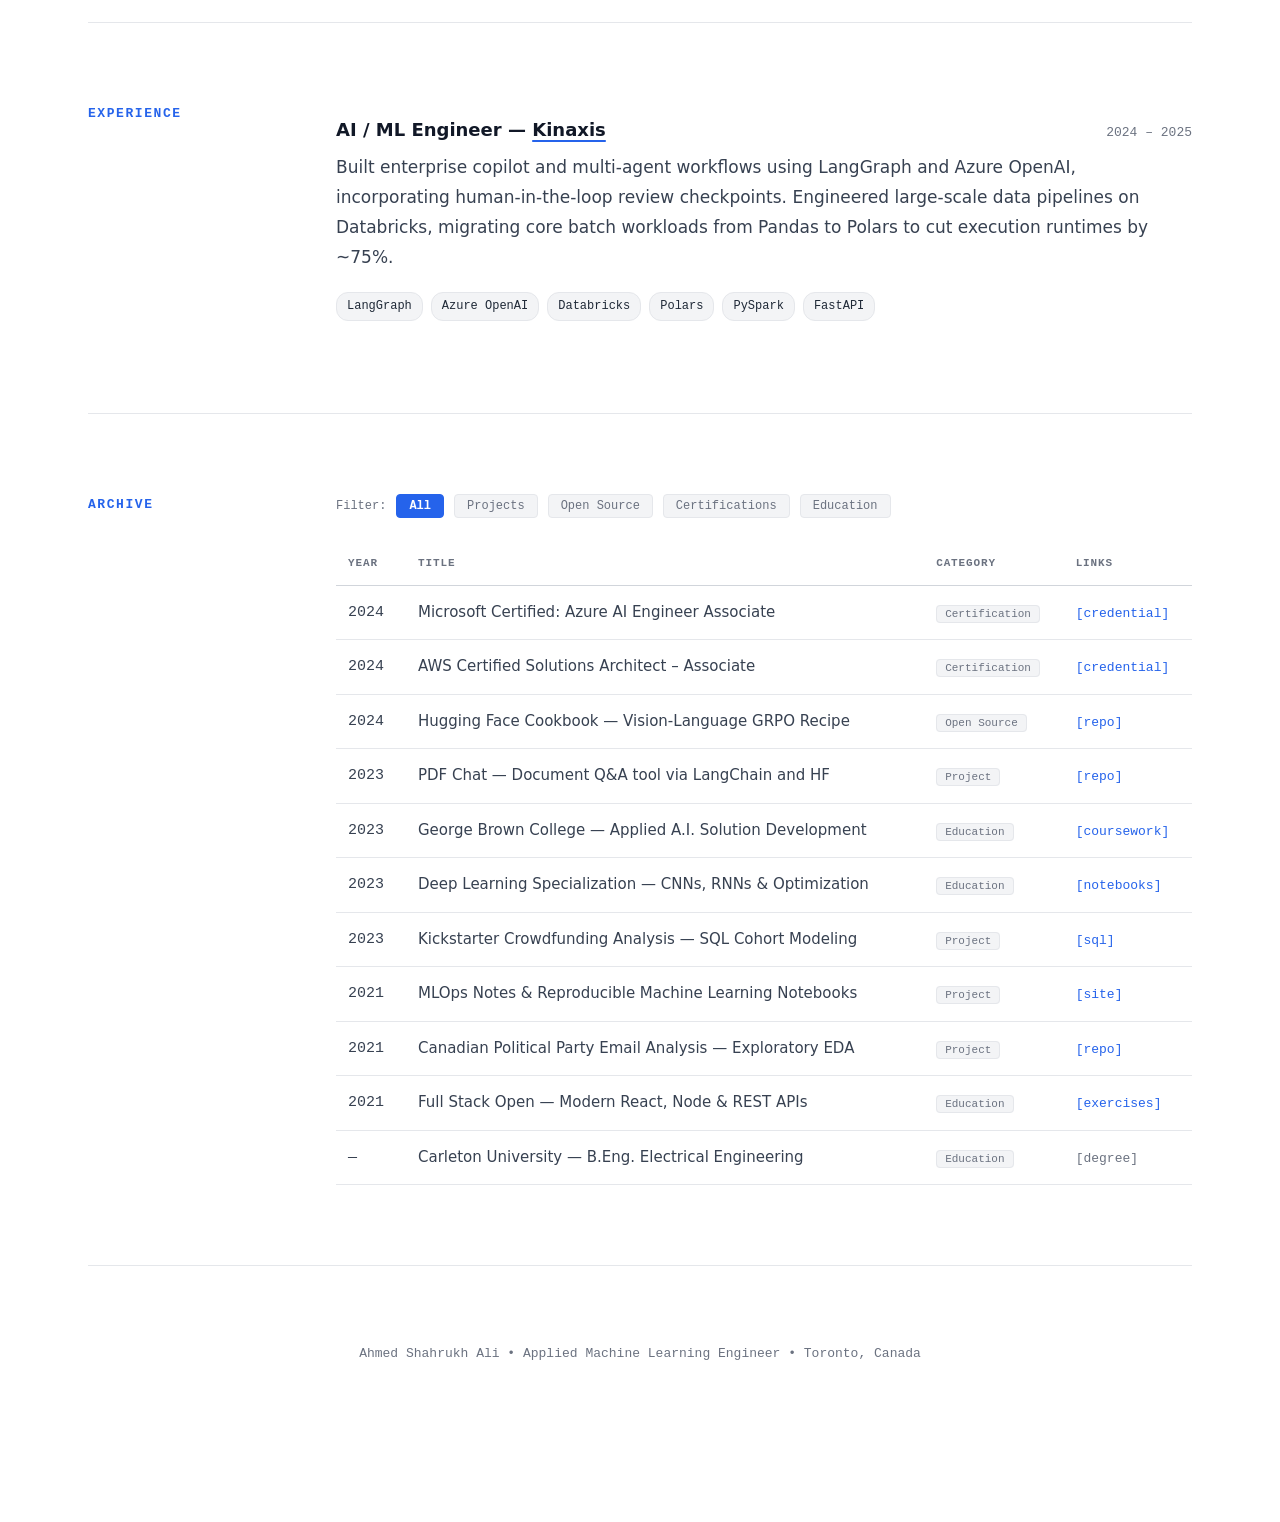
==== commit 56dab7eb: "Revamp content: add Kinaxis experience, verified credentials, education, and enriched stack" ====
--- a/index.html
+++ b/index.html
@@ -1,4 +1,4 @@
-﻿<!DOCTYPE html>
+<!DOCTYPE html>
 <html lang="en">
 <head>
   <meta charset="utf-8">
@@ -10,7 +10,7 @@
 </head>
 <body>
 
-  <!-- Top-Right Dark / Light Mode Toggle Switch (bchiang7.github.io style) -->
+  <!-- Top-Right Dark / Light Mode Toggle Switch -->
   <aside class="theme-switch-wrapper" aria-label="Theme toggle">
     <svg class="theme-icon sun" viewBox="0 0 24 24" width="18" height="18" stroke="currentColor" stroke-width="2" fill="none">
       <circle cx="12" cy="12" r="5"></circle>
@@ -45,13 +45,13 @@
 
         <div class="intro__contact">
           <span class="contact-prompt">Get in touch &rarr;</span>
-          <a href="mailto:TODO@example.com" class="highlight-link">Email</a>
+          <a href="mailto:ahmedshahrukhali@gmail.com" class="highlight-link">Email</a>
           <span class="dot">&bull;</span>
-          <a href="https://github.com/ahmedshahrukhali" class="highlight-link">GitHub</a>
+          <a href="https://github.com/ahmedshahrukhali" class="highlight-link" target="_blank" rel="noopener">GitHub</a>
           <span class="dot">&bull;</span>
-          <a href="https://www.linkedin.com/in/TODO" class="highlight-link">LinkedIn</a>
+          <a href="https://linkedin.com/in/ahmedshahrukhali" class="highlight-link" target="_blank" rel="noopener">LinkedIn</a>
           <span class="dot">&bull;</span>
-          <a href="resume.pdf" class="highlight-link">Resume (PDF)</a>
+          <a href="https://ahmedshahrukhali.github.io/mlops/" class="highlight-link" target="_blank" rel="noopener">MLOps Notes</a>
         </div>
       </div>
 
@@ -69,10 +69,13 @@
         <div class="section__title">Background</div>
         <div class="section__content">
           <p>
-            I'm an applied machine learning engineer focused on end-to-end architectures. Whether it is parsing 77,000 aviation safety document chunks through dense vector retrieval and Neo4j knowledge graphs, or wiring LightGBM forecasting directly into Odoo ERP reordering rules, I prioritize software reliability, clean interfaces, and real-world utility.
+            I'm an applied machine learning engineer based in Toronto, Canada. Previously at <a href="https://www.kinaxis.com/" class="highlight-link" target="_blank" rel="noopener">Kinaxis</a>, I built enterprise copilot and multi-agent workflows with LangGraph on Azure and engineered high-throughput data pipelines on Databricks, migrating core batch pipelines from Pandas to Polars for ~75% runtime reductions.
           </p>
           <p>
-            Previously, I completed postgraduate studies in <strong>Applied A.I. Solution Development</strong> at George Brown College in Toronto, following foundational engineering across full-stack web systems and data analysis pipelines.
+            I specialize in end-to-end architectures that bridge modeling and infrastructure &mdash; whether that is parsing 77,000 aviation safety document chunks through dense vector retrieval (BGE-M3 in Qdrant) and Neo4j knowledge graphs, or wiring LightGBM forecasting directly into ERP reordering engines.
+          </p>
+          <p>
+            I hold a B.Eng. in Electrical Engineering from Carleton University and postgraduate credentials in <strong>Applied A.I. Solution Development</strong> from George Brown College, backed by <strong>Azure AI Engineer Associate</strong> and <strong>AWS Solutions Architect &ndash; Associate</strong> certifications.
           </p>
         </div>
       </section>
@@ -83,33 +86,36 @@
         <div class="section__content">
           <div class="skill-grid">
             <div class="skill-col">
-              <h3 class="skill-heading">Modeling &amp; DL</h3>
+              <h3 class="skill-heading">ML &amp; Agents</h3>
               <ul>
                 <li>PyTorch</li>
-                <li>LightGBM</li>
+                <li>LangGraph (Agentic Workflows)</li>
+                <li>LightGBM &amp; XGBoost</li>
                 <li>Hugging Face (TRL, Transformers)</li>
                 <li>BGE-M3 &amp; Cross-Encoders</li>
                 <li>GRPO / Post-Training</li>
               </ul>
             </div>
             <div class="skill-col">
-              <h3 class="skill-heading">Retrieval &amp; Graph</h3>
+              <h3 class="skill-heading">Data &amp; Retrieval</h3>
               <ul>
+                <li>Polars &amp; Pandas</li>
+                <li>Databricks &amp; PySpark</li>
                 <li>Qdrant (Dense Vector DB)</li>
-                <li>Neo4j (Knowledge Graph)</li>
-                <li>LangGraph (Agentic Review)</li>
-                <li>LangChain</li>
-                <li>pdfplumber / OCR Fallbacks</li>
+                <li>Neo4j (Knowledge Graphs)</li>
+                <li>PostgreSQL &amp; SQLite</li>
+                <li>Kafka &amp; Redis</li>
               </ul>
             </div>
             <div class="skill-col">
-              <h3 class="skill-heading">Systems &amp; Serving</h3>
+              <h3 class="skill-heading">Cloud &amp; Systems</h3>
               <ul>
+                <li>Microsoft Azure (Certified)</li>
+                <li>AWS (Certified Solutions Architect)</li>
                 <li>FastAPI</li>
-                <li>Docker / Compose</li>
+                <li>Docker &amp; Kubernetes</li>
+                <li>CI/CD &amp; GitHub Actions</li>
                 <li>Odoo 17 ORM &amp; OWL JS</li>
-                <li>PostgreSQL / SQLite</li>
-                <li>Gradio / Streamlit</li>
               </ul>
             </div>
           </div>
@@ -125,9 +131,9 @@
             <article class="featured-card">
               <div class="featured-header">
                 <span class="featured-label">Multilingual RAG</span>
-                <h3 class="featured-title"><a href="https://github.com/ahmedshahrukhali/graphrag-aero">GraphRAG Aero</a></h3>
+                <h3 class="featured-title"><a href="https://github.com/ahmedshahrukhali/graphrag-aero" target="_blank" rel="noopener">GraphRAG Aero</a></h3>
                 <div class="featured-links">
-                  <a href="https://github.com/ahmedshahrukhali/graphrag-aero">[code]</a>
+                  <a href="https://github.com/ahmedshahrukhali/graphrag-aero" target="_blank" rel="noopener">[code]</a>
                 </div>
               </div>
               <p>
@@ -145,9 +151,9 @@
             <article class="featured-card">
               <div class="featured-header">
                 <span class="featured-label">Enterprise ERP ML</span>
-                <h3 class="featured-title"><a href="https://github.com/ahmedshahrukhali/odoo-ml-forecast">Odoo ML Restock Forecast</a></h3>
+                <h3 class="featured-title"><a href="https://github.com/ahmedshahrukhali/odoo-ml-forecast" target="_blank" rel="noopener">Odoo ML Restock Forecast</a></h3>
                 <div class="featured-links">
-                  <a href="https://github.com/ahmedshahrukhali/odoo-ml-forecast">[addon code]</a>
+                  <a href="https://github.com/ahmedshahrukhali/odoo-ml-forecast" target="_blank" rel="noopener">[addon code]</a>
                 </div>
               </div>
               <p>
@@ -164,9 +170,9 @@
             <article class="featured-card">
               <div class="featured-header">
                 <span class="featured-label">Open Source Contribution</span>
-                <h3 class="featured-title"><a href="https://github.com/huggingface/cookbook">Hugging Face Cookbook</a></h3>
+                <h3 class="featured-title"><a href="https://github.com/huggingface/cookbook" target="_blank" rel="noopener">Hugging Face Cookbook</a></h3>
                 <div class="featured-links">
-                  <a href="https://github.com/huggingface/cookbook">[repo]</a>
+                  <a href="https://github.com/huggingface/cookbook" target="_blank" rel="noopener">[repo]</a>
                 </div>
               </div>
               <p>
@@ -183,13 +189,13 @@
             <article class="featured-card">
               <div class="featured-header">
                 <span class="featured-label">Hardware &amp; Audio</span>
-                <h3 class="featured-title"><a href="https://github.com/ahmedshahrukhali/LaunchpadHero">LaunchpadHero</a></h3>
+                <h3 class="featured-title"><a href="https://github.com/ahmedshahrukhali/LaunchpadHero" target="_blank" rel="noopener">LaunchpadHero</a></h3>
                 <div class="featured-links">
-                  <a href="https://github.com/ahmedshahrukhali/LaunchpadHero">[code]</a>
+                  <a href="https://github.com/ahmedshahrukhali/LaunchpadHero" target="_blank" rel="noopener">[code]</a>
                 </div>
               </div>
               <p>
-                A Guitar Hero style rhythm game for physical Novation Launchpad controllers, converting real-time MIDI input streams into synchronized audio-visual gameplay.
+                A Guitar Hero-style rhythm game for physical Novation Launchpad controllers, converting real-time MIDI input streams into synchronized audio-visual gameplay.
               </p>
               <ul class="tag-list">
                 <li>Python</li>
@@ -207,14 +213,22 @@
       <section class="section" id="experience">
         <div class="section__title">Experience</div>
         <div class="section__content">
-          <div class="job-item todo">
+          <div class="job-item">
             <div class="job-meta">
-              <h3 class="job-role">Applied ML Engineer &mdash; Company Name</h3>
-              <span class="job-date">20XX &ndash; Present</span>
+              <h3 class="job-role">AI / ML Engineer &mdash; <a href="https://www.kinaxis.com/" class="highlight-link" target="_blank" rel="noopener">Kinaxis</a></h3>
+              <span class="job-date">2024 &ndash; 2025</span>
             </div>
             <p class="job-desc">
-              Core focus area: model development, deployment, or data pipelines. Built and owned [X] resulting in [Y metric or outcome].
+              Built enterprise copilot and multi-agent workflows using LangGraph and Azure OpenAI, incorporating human-in-the-loop review checkpoints. Engineered large-scale data pipelines on Databricks, migrating core batch workloads from Pandas to Polars to cut execution runtimes by ~75%.
             </p>
+            <ul class="tag-list" style="margin-top: 12px;">
+              <li>LangGraph</li>
+              <li>Azure OpenAI</li>
+              <li>Databricks</li>
+              <li>Polars</li>
+              <li>PySpark</li>
+              <li>FastAPI</li>
+            </ul>
           </div>
         </div>
       </section>
@@ -229,6 +243,7 @@
             <button class="filter-btn active" data-filter="all">All</button>
             <button class="filter-btn" data-filter="project">Projects</button>
             <button class="filter-btn" data-filter="open source">Open Source</button>
+            <button class="filter-btn" data-filter="certification">Certifications</button>
             <button class="filter-btn" data-filter="education">Education</button>
           </div>
 
@@ -242,41 +257,71 @@
               </tr>
             </thead>
             <tbody id="archive-body">
+              <tr data-tag="certification">
+                <td class="archive-year">2024</td>
+                <td class="archive-title">Microsoft Certified: Azure AI Engineer Associate</td>
+                <td><span class="badge">Certification</span></td>
+                <td class="archive-links"><a href="https://learn.microsoft.com/en-us/credentials/certifications/azure-ai-engineer/" target="_blank" rel="noopener">[credential]</a></td>
+              </tr>
+              <tr data-tag="certification">
+                <td class="archive-year">2024</td>
+                <td class="archive-title">AWS Certified Solutions Architect &ndash; Associate</td>
+                <td><span class="badge">Certification</span></td>
+                <td class="archive-links"><a href="https://aws.amazon.com/certification/certified-solutions-architect-associate/" target="_blank" rel="noopener">[credential]</a></td>
+              </tr>
+              <tr data-tag="open source">
+                <td class="archive-year">2024</td>
+                <td class="archive-title">Hugging Face Cookbook &mdash; Vision-Language GRPO Recipe</td>
+                <td><span class="badge">Open Source</span></td>
+                <td class="archive-links"><a href="https://github.com/huggingface/cookbook" target="_blank" rel="noopener">[repo]</a></td>
+              </tr>
               <tr data-tag="project">
                 <td class="archive-year">2023</td>
                 <td class="archive-title">PDF Chat &mdash; Document Q&amp;A tool via LangChain and HF</td>
                 <td><span class="badge">Project</span></td>
-                <td class="archive-links"><a href="https://github.com/ahmedshahrukhali/PDFChatGradio">[repo]</a></td>
+                <td class="archive-links"><a href="https://github.com/ahmedshahrukhali/PDFChatGradio" target="_blank" rel="noopener">[repo]</a></td>
               </tr>
               <tr data-tag="education">
                 <td class="archive-year">2023</td>
                 <td class="archive-title">George Brown College &mdash; Applied A.I. Solution Development</td>
                 <td><span class="badge">Education</span></td>
-                <td class="archive-links"><a href="https://github.com/ahmedshahrukhali/MLatGB">[coursework]</a></td>
+                <td class="archive-links"><a href="https://github.com/ahmedshahrukhali/MLatGB" target="_blank" rel="noopener">[coursework]</a></td>
               </tr>
               <tr data-tag="education">
                 <td class="archive-year">2023</td>
                 <td class="archive-title">Deep Learning Specialization &mdash; CNNs, RNNs &amp; Optimization</td>
                 <td><span class="badge">Education</span></td>
-                <td class="archive-links"><a href="https://github.com/ahmedshahrukhali/AcademicProjects">[notebooks]</a></td>
+                <td class="archive-links"><a href="https://github.com/ahmedshahrukhali/AcademicProjects" target="_blank" rel="noopener">[notebooks]</a></td>
               </tr>
               <tr data-tag="project">
                 <td class="archive-year">2023</td>
                 <td class="archive-title">Kickstarter Crowdfunding Analysis &mdash; SQL Cohort Modeling</td>
                 <td><span class="badge">Project</span></td>
-                <td class="archive-links"><a href="https://github.com/ahmedshahrukhali/KickstarterSQL">[sql]</a></td>
+                <td class="archive-links"><a href="https://github.com/ahmedshahrukhali/KickstarterSQL" target="_blank" rel="noopener">[sql]</a></td>
+              </tr>
+              <tr data-tag="project">
+                <td class="archive-year">2021</td>
+                <td class="archive-title">MLOps Notes &amp; Reproducible Machine Learning Notebooks</td>
+                <td><span class="badge">Project</span></td>
+                <td class="archive-links"><a href="https://ahmedshahrukhali.github.io/mlops/" target="_blank" rel="noopener">[site]</a></td>
               </tr>
               <tr data-tag="project">
                 <td class="archive-year">2021</td>
                 <td class="archive-title">Canadian Political Party Email Analysis &mdash; Exploratory EDA</td>
                 <td><span class="badge">Project</span></td>
-                <td class="archive-links"><a href="https://github.com/ahmedshahrukhali/sedna-exercise">[repo]</a></td>
+                <td class="archive-links"><a href="https://github.com/ahmedshahrukhali/sedna-exercise" target="_blank" rel="noopener">[repo]</a></td>
               </tr>
               <tr data-tag="education">
                 <td class="archive-year">2021</td>
                 <td class="archive-title">Full Stack Open &mdash; Modern React, Node &amp; REST APIs</td>
                 <td><span class="badge">Education</span></td>
-                <td class="archive-links"><a href="https://github.com/ahmedshahrukhali/fullstackopen">[exercises]</a></td>
+                <td class="archive-links"><a href="https://github.com/ahmedshahrukhali/fullstackopen" target="_blank" rel="noopener">[exercises]</a></td>
+              </tr>
+              <tr data-tag="education">
+                <td class="archive-year">&mdash;</td>
+                <td class="archive-title">Carleton University &mdash; B.Eng. Electrical Engineering</td>
+                <td><span class="badge">Education</span></td>
+                <td class="archive-links"><span style="color: var(--muted); font-family: var(--font-mono); font-size: 13px;">[degree]</span></td>
               </tr>
             </tbody>
           </table>
@@ -286,7 +331,7 @@
 
       <!-- Footer -->
       <footer class="footer">
-        <p>Ahmed Shahrukh Ali &bull; Applied Machine Learning Engineer</p>
+        <p>Ahmed Shahrukh Ali &bull; Applied Machine Learning Engineer &bull; Toronto, Canada</p>
       </footer>
 
     </main>
@@ -294,7 +339,7 @@
   </div>
 
   <script>
-    // Theme toggle (Defaults to Light mode matching bchiang7 screenshot, can toggle to Dark mode)
+    // Theme toggle (Defaults to Light mode, persists in localStorage)
     const toggle = document.getElementById('theme-toggle');
     const storedTheme = localStorage.getItem('theme');
 
